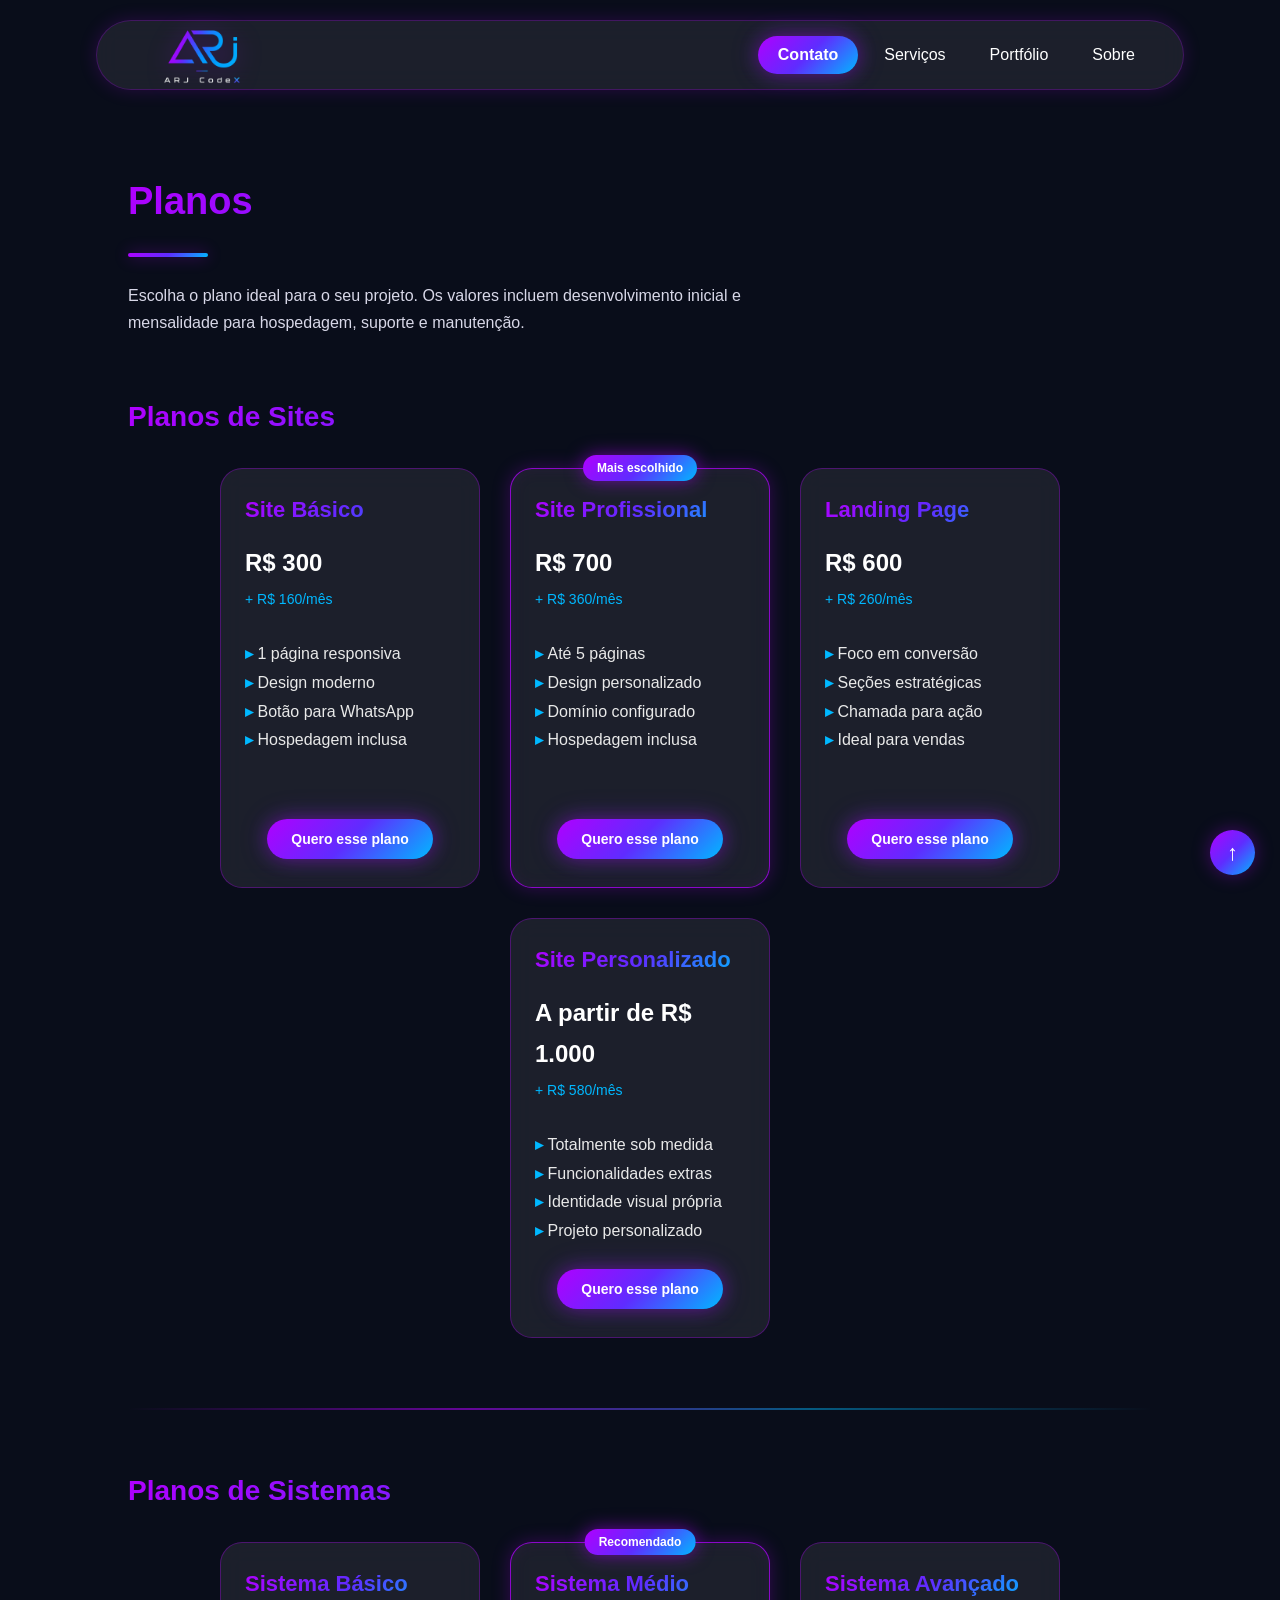
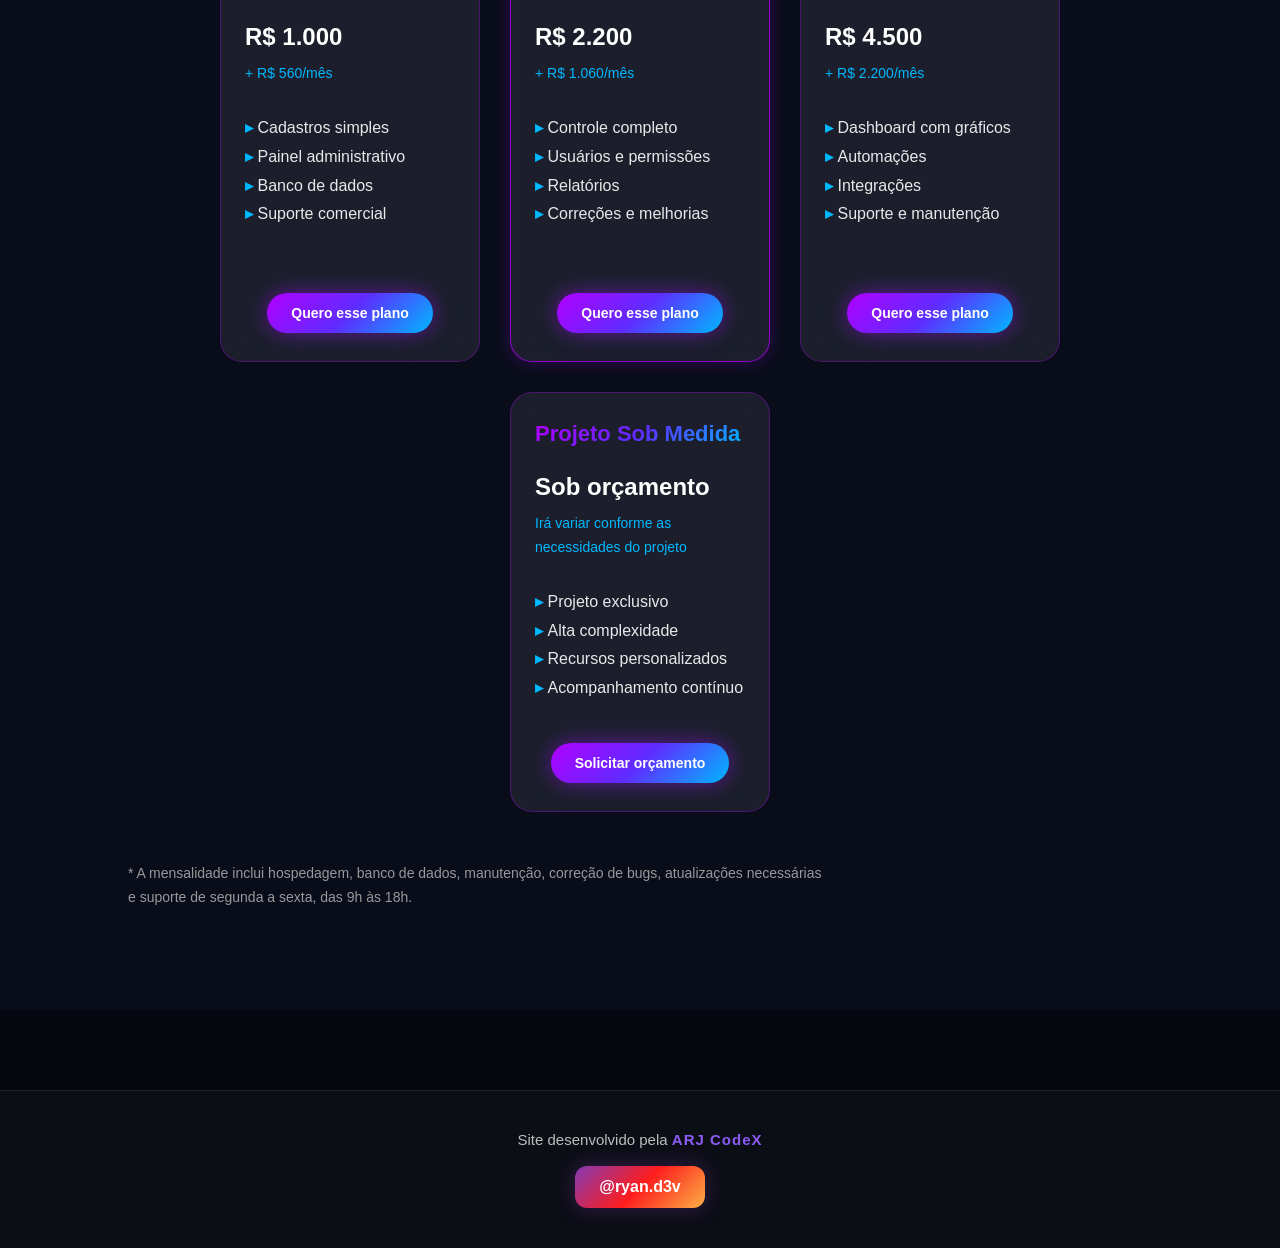
==== planos.html @ ab7a9f9f "Initial commit" ====
<!DOCTYPE html>
<html lang="pt-br">
<head>
    <meta charset="UTF-8">
    <meta name="viewport" content="width=device-width, initial-scale=1.0">
    <title>Planos | Arj CodeX</title>

    <link rel="stylesheet" href="style.css">
</head>
<body>

    <header class="header" id="topo">
        <div class="logo">
            <a href="index.html">
                <img src="img/logo-arj.png" alt="ARJ CodeX">
            </a>
        </div>

        <div class="menu-mobile-icon" onclick="toggleMenu()">
            ☰
        </div>

        <nav class="menu" id="menu">
            <a href="index.html#contato" class="btn-menu destaque">Contato</a>        
            <a href="index.html#serviços">Serviços</a>
            <a href="projetos.html">Portfólio</a>
            <a href="index.html#sobre">Sobre</a>
        </nav>
    </header>

    <main>
        <section class="section section-planos">
            <h2>Planos</h2>
            <div class="linha-destaque"></div>

            <p class="intro-planos">
                Escolha o plano ideal para o seu projeto. Os valores incluem desenvolvimento inicial e mensalidade para hospedagem, suporte e manutenção.
            </p>

            <h3 class="titulo-grupo">Planos de Sites</h3>

            <div class="planos-container">

                <div class="card-plano">
                    <h3>Site Básico</h3>

                    <p class="preco">R$ 300</p>
                    <p class="mensal">+ R$ 160/mês</p>

                    <ul class="lista-sistemas">
                        <li>1 página responsiva</li>
                        <li>Design moderno</li>
                        <li>Botão para WhatsApp</li>
                        <li>Hospedagem inclusa</li>
                    </ul>

                    <a 
                        href="https://wa.me/5522997648741?text=Olá,%20tenho%20interesse%20no%20Plano%20Site%20Básico%20da%20Arj%20CodeX.%20Valor:%20R$300%20+%20R$160/mês."
                        class="btn-contato"
                        target="_blank">
                        Quero esse plano
                    </a>
                </div>

                <div class="card-plano destaque-plano">
                    <span class="selo-plano">Mais escolhido</span>

                    <h3>Site Profissional</h3>

                    <p class="preco">R$ 700</p>
                    <p class="mensal">+ R$ 360/mês</p>

                    <ul class="lista-sistemas">
                        <li>Até 5 páginas</li>
                        <li>Design personalizado</li>
                        <li>Domínio configurado</li>
                        <li>Hospedagem inclusa</li>
                    </ul>

                    <a 
                        href="https://wa.me/5522997648741?text=Olá,%20tenho%20interesse%20no%20Plano%20Site%20Profissional%20da%20Arj%20CodeX.%20Valor:%20R$700%20+%20R$360/mês."
                        class="btn-contato"
                        target="_blank">
                        Quero esse plano
                    </a>
                </div>

                <div class="card-plano">
                    <h3>Landing Page</h3>

                    <p class="preco">R$ 600</p>
                    <p class="mensal">+ R$ 260/mês</p>

                    <ul class="lista-sistemas">
                        <li>Foco em conversão</li>
                        <li>Seções estratégicas</li>
                        <li>Chamada para ação</li>
                        <li>Ideal para vendas</li>
                    </ul>

                    <a 
                        href="https://wa.me/5522997648741?text=Olá,%20tenho%20interesse%20no%20Plano%20Landing%20Page%20da%20Arj%20CodeX.%20Valor:%20R$600%20+%20R$260/mês."
                        class="btn-contato"
                        target="_blank">
                        Quero esse plano
                    </a>
                </div>

                <div class="card-plano">
                    <h3>Site Personalizado</h3>

                    <p class="preco">A partir de R$ 1.000</p>
                    <p class="mensal">+ R$ 580/mês</p>

                    <ul class="lista-sistemas">
                        <li>Totalmente sob medida</li>
                        <li>Funcionalidades extras</li>
                        <li>Identidade visual própria</li>
                        <li>Projeto personalizado</li>
                    </ul>

                    <a 
                        href="https://wa.me/5522997648741?text=Olá,%20tenho%20interesse%20no%20Plano%20Site%20Personalizado%20da%20Arj%20CodeX.%20Valor:%20a%20partir%20de%20R$1000%20+%20R$580/mês."
                        class="btn-contato"
                        target="_blank">
                        Quero esse plano
                    </a>
                </div>

            </div>

            <div class="divisor"></div>

            <h3 class="titulo-grupo">Planos de Sistemas</h3>

            <div class="planos-container">

                <div class="card-plano">
                    <h3>Sistema Básico</h3>

                    <p class="preco">R$ 1.000</p>
                    <p class="mensal">+ R$ 560/mês</p>

                    <ul class="lista-sistemas">
                        <li>Cadastros simples</li>
                        <li>Painel administrativo</li>
                        <li>Banco de dados</li>
                        <li>Suporte comercial</li>
                    </ul>

                    <a 
                        href="https://wa.me/5522997648741?text=Olá,%20tenho%20interesse%20no%20Plano%20Sistema%20Básico%20da%20Arj%20CodeX.%20Valor:%20R$1000%20+%20R$560/mês."
                        class="btn-contato"
                        target="_blank">
                        Quero esse plano
                    </a>
                </div>

                <div class="card-plano destaque-plano">
                    <span class="selo-plano">Recomendado</span>

                    <h3>Sistema Médio</h3>

                    <p class="preco">R$ 2.200</p>
                    <p class="mensal">+ R$ 1.060/mês</p>

                    <ul class="lista-sistemas">
                        <li>Controle completo</li>
                        <li>Usuários e permissões</li>
                        <li>Relatórios</li>
                        <li>Correções e melhorias</li>
                    </ul>

                    <a 
                        href="https://wa.me/5522997648741?text=Olá,%20tenho%20interesse%20no%20Plano%20Sistema%20Médio%20da%20Arj%20CodeX.%20Valor:%20R$2200%20+%20R$1.060/mês."
                        class="btn-contato"
                        target="_blank">
                        Quero esse plano
                    </a>
                </div>

                <div class="card-plano">
                    <h3>Sistema Avançado</h3>

                    <p class="preco">R$ 4.500</p>
                    <p class="mensal">+ R$ 2.200/mês</p>

                    <ul class="lista-sistemas">
                        <li>Dashboard com gráficos</li>
                        <li>Automações</li>
                        <li>Integrações</li>
                        <li>Suporte e manutenção</li>
                    </ul>

                    <a 
                        href="https://wa.me/5522997648741?text=Olá,%20tenho%20interesse%20no%20Plano%20Sistema%20Avançado%20da%20Arj%20CodeX.%20Valor:%20R$4500%20+%20R$2.200/mês."
                        class="btn-contato"
                        target="_blank">
                        Quero esse plano
                    </a>
                </div>

                <div class="card-plano">
                    <h3>Projeto Sob Medida</h3>

                    <p class="preco">Sob orçamento</p>
                    <p class="mensal">Irá variar conforme as necessidades do projeto</p>

                    <ul class="lista-sistemas">
                        <li>Projeto exclusivo</li>
                        <li>Alta complexidade</li>
                        <li>Recursos personalizados</li>
                        <li>Acompanhamento contínuo</li>
                    </ul>

                    <a 
                        href="https://wa.me/5522997648741?text=Olá,%20tenho%20interesse%20em%20um%20Sistema%20Sob%20Medida%20da%20Arj%20CodeX.%20Gostaria%20de%20solicitar%20um%20orçamento."
                        class="btn-contato"
                        target="_blank">
                        Solicitar orçamento
                    </a>
                </div>

            </div>

            <p class="obs-planos">
                * A mensalidade inclui hospedagem, banco de dados, manutenção, correção de bugs, atualizações necessárias e suporte de segunda a sexta, das 9h às 18h.
            </p>
        </section>
        <footer class="footer">
            <p>
                Site desenvolvido pela <span>ARJ CodeX</span>
            </p>

            <a href="https://instagram.com/ryan.d3v" target="_blank" class="instagram-btn">
                @ryan.d3v
            </a>
        </footer>
    </main>

    <button class="btn-topo" onclick="window.scrollTo({top: 0, behavior: 'smooth'})">
        ↑
    </button>

    

<script src="script.js"></script>
</body>
</html>
---- style.css ----
/* =========================
   RESET / BASE
========================= */

* {
    margin: 0;
    padding: 0;
    box-sizing: border-box;
}

:root {
    --bg-principal: #05070f;
    --bg-secundario: #090d1a;
    --bg-card: rgba(255, 255, 255, 0.08);

    --azul-neon: #00b8ff;
    --azul-claro: #20d6ff;
    --roxo-neon: #8a2cff;
    --violeta: #b000ff;

    --texto-principal: #ffffff;
    --texto-secundario: #d8d8e8;

    --borda-azul: rgba(0, 184, 255, 0.35);
    --borda-roxa: rgba(176, 0, 255, 0.35);

    --sombra-roxa: rgba(176, 0, 255, 0.35);
    --sombra-roxa-forte: rgba(176, 0, 255, 0.55);

    --gradiente-logo: linear-gradient(135deg, #b000ff, #5f2cff, #00b8ff);
}

html {
    scroll-behavior: smooth;
}

body {
    font-family: Arial, sans-serif;
    background: var(--bg-principal);
    color: var(--texto-principal);
}


/* =========================
   HEADER
========================= */

.header {
    position: fixed;
    top: 20px;
    left: 50%;
    transform: translateX(-50%);

    width: 85%;
    height: 70px;

    display: flex;
    align-items: center;
    justify-content: space-between;

    padding: 0 30px;
    border-radius: 40px;

    background: rgba(255, 255, 255, 0.08);
    backdrop-filter: blur(12px);

    border: 1px solid rgba(176, 0, 255, 0.25);

    box-shadow:
        0 0 18px rgba(176, 0, 255, 0.18);

    z-index: 1000;
}

.logo {
    width: 150px;
    height: 150px;

    display: flex;
    align-items: center;
    justify-content: center;
}

.logo a {
    display: flex;
    align-items: center;
    justify-content: center;
    text-decoration: none;
}

.logo img {
    width: 100%;
    height: 100%;

    object-fit: contain;

    filter:
        drop-shadow(0 0 12px rgba(176, 0, 255, 0.28));

    transition: 0.3s ease;
}

.logo img:hover {
    transform: scale(1.05);

    filter:
        drop-shadow(0 0 22px rgba(176, 0, 255, 0.55));
}

.menu {
    display: flex;
    gap: 8px;
}

.menu a {
    color: var(--texto-principal);
    text-decoration: none;

    padding: 10px 18px;

    transition: 0.3s ease;
}

.menu a:hover {
    color: var(--azul-claro);
    text-shadow: 0 0 12px rgba(176, 0, 255, 0.45);
}

.menu-mobile-icon {
    display: none;

    font-size: 28px;
    color: var(--azul-neon);

    cursor: pointer;
    user-select: none;
}


/* =========================
   BOTÕES / DESTAQUES
========================= */

.btn-contato,
.projeto-card button,
.destaque {
    background: var(--gradiente-logo);

    color: #ffffff !important;

    font-weight: bold;
    text-decoration: none;

    border: none;
    cursor: pointer;

    box-shadow:
        0 0 18px rgba(176, 0, 255, 0.35),
        0 0 30px rgba(138, 44, 255, 0.22);

    transition: all 0.3s ease;
}

.btn-contato {
    margin-top: 25px;
    width: fit-content;

    padding: 12px 24px;
    border-radius: 30px;
}

.btn-contato:hover,
.projeto-card button:hover,
.destaque:hover {
    transform: scale(1.06);

    box-shadow:
        0 0 22px rgba(176, 0, 255, 0.55),
        0 0 40px rgba(138, 44, 255, 0.35);
}

.destaque {
    border-radius: 20px;
    padding: 10px 20px !important;
}


/* =========================
   HERO
========================= */

.hero {
    min-height: 100vh;
    position: relative;

    display: flex;
    align-items: center;
    justify-content: center;

    background-image: url("img/arj-fundo.png");
    background-size: cover;
    background-position: center;

    overflow: hidden;
}

.overlay {
    position: absolute;
    inset: 0;

    background:
        radial-gradient(circle at center, rgba(176, 0, 255, 0.18), transparent 35%),
        rgba(0, 0, 0, 0.75);

    backdrop-filter: blur(4px);
}

.hero-card {
    position: relative;
    z-index: 2;

    width: 420px;
    min-height: 250px;

    padding: 35px;
    border-radius: 18px;

    background: rgba(255, 255, 255, 0.12);
    backdrop-filter: blur(18px);

    border: 1px solid rgba(176, 0, 255, 0.35);

    box-shadow:
        0 0 25px rgba(176, 0, 255, 0.25);

    text-align: center;
}

.hero-card h1 {
    margin-bottom: 15px;

    background: var(--gradiente-logo);
    -webkit-background-clip: text;
    -webkit-text-fill-color: transparent;
}

.hero-card p {
    line-height: 1.6;
    color: #e9e9e9;
}

.btn-descer {
    position: absolute;
    bottom: 40px;
    z-index: 2;

    color: var(--azul-neon);
    text-decoration: none;

    font-size: 42px;

    text-shadow:
        0 0 15px rgba(176, 0, 255, 0.7);

    animation: flutuar 1.3s infinite alternate;
}


/* =========================
   SEÇÕES GERAIS
========================= */

.section {
    min-height: 100vh;

    padding: 120px 10%;

    background: var(--bg-secundario);

    display: flex;
    flex-direction: column;
    justify-content: center;
}

.section:nth-child(even) {
    background: var(--bg-principal);
}

.section h2,
.sobre-texto h2,
.titulo-grupo,
.projeto-card h3,
.card-plano h3,
.detalhe-info h2 {
    background: var(--gradiente-logo);
    -webkit-background-clip: text;
    -webkit-text-fill-color: transparent;
}

.section h2 {
    font-size: 38px;
    margin-bottom: 20px;
}

.section p {
    max-width: 700px;

    line-height: 1.7;
    color: var(--texto-secundario);
}

.linha-destaque {
    width: 80px;
    height: 4px;

    background: var(--gradiente-logo);

    margin: 10px 0 25px 0;
    border-radius: 10px;

    box-shadow:
        0 0 15px rgba(176, 0, 255, 0.45);
}


/* =========================
   SOBRE
========================= */

.container-sobre {
    display: flex;
    align-items: center;
    justify-content: space-between;

    gap: 50px;
    flex-wrap: wrap;
}

.sobre-texto {
    flex: 1;
    min-width: 300px;
}

.sobre-texto h2 {
    font-size: 38px;
}

.sobre-texto p {
    margin-bottom: 18px;

    line-height: 1.8;
    color: var(--texto-secundario);

    text-align: left;
}

.sobre-visual {
    flex: 1;
    min-width: 250px;

    display: flex;
    justify-content: center;
}

.box-visual {
    width: 260px;
    height: 120px;

    border-radius: 20px;

    background: rgba(0, 0, 0, 0.4);

    border: 1px solid rgba(176, 0, 255, 0.4);

    backdrop-filter: blur(12px);

    display: flex;
    align-items: center;
    justify-content: center;

    gap: 40px;

    box-shadow:
        0 0 20px rgba(176, 0, 255, 0.22);
}

.box-visual span {
    color: var(--azul-neon);

    font-weight: bold;
    letter-spacing: 1px;
}


/* =========================
   SERVIÇOS NA INDEX
========================= */

.cards-planos {
    display: flex;

    gap: 20px;
    margin-top: 30px;

    flex-wrap: wrap;
}

.plano {
    flex: 1;
    min-width: 230px;

    padding: 25px;
    border-radius: 15px;

    background: var(--bg-card);

    border: 1px solid rgba(176, 0, 255, 0.25);

    transition: 0.3s ease;
}

.plano:hover {
    transform: translateY(-8px);

    box-shadow:
        0 0 22px rgba(176, 0, 255, 0.28);
}

.plano h3 {
    color: var(--azul-neon);
    margin-bottom: 10px;
}


/* =========================
   LISTAS
========================= */

.lista-sistemas {
    margin-top: 15px;

    list-style: none;

    color: #e9e9e9;
    line-height: 1.8;
}

.lista-sistemas li::before {
    content: "▸ ";

    color: var(--azul-neon);
    font-weight: bold;
}


/* =========================
   PLANOS
========================= */

.section-planos {
    justify-content: flex-start;

    padding-top: 180px;
    padding-bottom: 100px;
}

.intro-planos {
    max-width: 850px;

    margin-bottom: 20px;

    color: var(--texto-secundario);
}

.titulo-grupo {
    margin-top: 45px;

    font-size: 28px;
}

.planos-container {
    width: 100%;

    display: flex;
    justify-content: center;
    align-items: stretch;

    gap: 30px;
    margin-top: 35px;

    flex-wrap: wrap;
}

.card-plano {
    position: relative;

    width: 260px;
    min-height: 420px;

    padding: 28px 24px;
    border-radius: 22px;

    background: var(--bg-card);

    border: 1px solid rgba(176, 0, 255, 0.32);

    backdrop-filter: blur(12px);

    display: flex;
    flex-direction: column;
    justify-content: space-between;

    transition: all 0.35s ease;
}

.card-plano h3 {
    margin-bottom: 12px;

    font-size: 22px;
}

.preco {
    margin-top: 8px;

    color: #ffffff !important;

    font-size: 24px;
    font-weight: bold;
}

.mensal {
    margin-top: 4px;
    margin-bottom: 10px;

    color: var(--azul-neon) !important;

    font-size: 14px;
}

.card-plano .lista-sistemas {
    margin-top: 18px;
    margin-bottom: 20px;
}

.card-plano .btn-contato {
    align-self: center;

    margin-top: auto;

    text-align: center;
    font-size: 14px;
}

.destaque-plano {
    border: 1px solid rgba(176, 0, 255, 0.75);

    box-shadow:
        0 0 18px rgba(176, 0, 255, 0.25),
        inset 0 0 18px rgba(176, 0, 255, 0.05);
}

.selo-plano {
    position: absolute;
    top: -14px;
    left: 50%;
    transform: translateX(-50%);

    padding: 6px 14px;
    border-radius: 20px;

    background: var(--gradiente-logo);

    color: #ffffff;

    font-size: 12px;
    font-weight: bold;
    white-space: nowrap;

    box-shadow:
        0 0 18px rgba(176, 0, 255, 0.55);
}

.card-plano:hover {
    transform: translateY(-10px) scale(1.03);

    box-shadow:
        0 0 25px rgba(176, 0, 255, 0.28),
        0 0 70px rgba(138, 44, 255, 0.18);
}

.planos-container:hover .card-plano {
    opacity: 0.4;
    filter: blur(2px);
}

.planos-container .card-plano:hover {
    opacity: 1;
    filter: blur(0);
}

.divisor {
    width: 100%;
    height: 2px;

    margin: 70px 0 20px 0;

    background: linear-gradient(
        90deg,
        transparent,
        rgba(176, 0, 255, 0.55),
        rgba(0, 184, 255, 0.45),
        transparent
    );
}

.obs-planos {
    margin-top: 50px;

    max-width: 900px;

    color: #999999 !important;

    font-size: 14px;
}


/* =========================
   PORTFÓLIO
========================= */

.portfolio-section {
    padding-top: 180px;
    justify-content: flex-start;
}

.portfolio-intro {
    max-width: 850px;
    margin-bottom: 50px;
}

.portfolio-grid {
    display: flex;
    justify-content: center;

    gap: 35px;

    flex-wrap: wrap;
}

.projeto-card {
    position: relative;

    width: 300px;
    min-height: 440px;

    padding: 22px;
    border-radius: 26px;

    background: var(--bg-card);

    border: 1px solid rgba(176, 0, 255, 0.28);

    backdrop-filter: blur(14px);

    display: flex;
    flex-direction: column;
    justify-content: space-between;

    transition: all 0.35s ease;
}

.projeto-card:hover {
    transform: translateY(-12px);

    box-shadow:
        0 0 25px rgba(176, 0, 255, 0.32),
        0 0 70px rgba(138, 44, 255, 0.16);
}

.projeto-img {
    width: 100%;
    height: 160px;

    border-radius: 20px;

    overflow: hidden;

    margin-bottom: 20px;

    background: rgba(0, 184, 255, 0.08);

    border: 1px solid rgba(176, 0, 255, 0.25);
}

.projeto-img img {
    width: 100%;
    height: 100%;

    object-fit: cover;
}

.projeto-placeholder {
    display: flex;
    align-items: center;
    justify-content: center;

    color: var(--azul-neon);
    font-weight: bold;
}

.projeto-card h3 {
    font-size: 23px;
    margin-bottom: 12px;
}

.projeto-card p {
    margin-bottom: 22px;

    color: var(--texto-secundario);

    font-size: 14px;
    line-height: 1.6;
}

.projeto-card button {
    width: fit-content;

    align-self: center;

    padding: 11px 28px;
    border-radius: 30px;
}

.tag-novidade {
    position: absolute;
    top: -15px;
    right: 22px;

    padding: 7px 16px;
    border-radius: 20px;

    background: var(--gradiente-logo);

    color: #ffffff;

    font-size: 12px;
    font-weight: bold;

    transform: rotate(-8deg);

    box-shadow:
        0 0 18px rgba(176, 0, 255, 0.7);
}


/* =========================
   DETALHE DO PROJETO
========================= */

.portfolio-detalhe {
    display: none;

    min-height: 100vh;

    padding: 160px 8% 80px;

    background:
        radial-gradient(circle at center, rgba(176, 0, 255, 0.14), transparent 35%),
        var(--bg-principal);

    flex-direction: column;
    align-items: center;
    justify-content: center;
}

.portfolio-detalhe.ativo {
    display: flex;
}

.btn-voltar-portfolio {
    align-self: flex-start;

    margin-bottom: 40px;

    background: transparent;
    border: none;

    color: var(--azul-neon);

    font-size: 16px;
    font-weight: bold;

    cursor: pointer;

    transition: 0.3s;
}

.btn-voltar-portfolio:hover {
    transform: translateX(-8px);

    color: var(--azul-claro);
    text-shadow: 0 0 14px rgba(176, 0, 255, 0.55);
}

.detalhe-info {
    width: 100%;
    max-width: 850px;

    margin: 0 auto 45px auto;

    text-align: center;
}

.detalhe-info h2 {
    margin-bottom: 14px;

    font-size: 42px;
    line-height: 1.1;

    text-shadow:
        0 0 18px rgba(176, 0, 255, 0.25);
}

.detalhe-info p {
    max-width: 720px;

    margin: 0 auto;

    color: var(--texto-secundario);

    font-size: 17px;
    line-height: 1.7;
}


/* =========================
   CARROSSEL
========================= */

.carousel-container {
    width: 100%;
    max-width: 1150px;

    display: flex;
    align-items: center;
    justify-content: center;

    gap: 25px;
}

.carousel-projetos {
    width: 100%;
    min-height: 580px;

    position: relative;

    display: flex;
    align-items: center;
    justify-content: center;
}

.carousel-card {
    position: absolute;

    width: 700px;
    height: 500px;

    padding: 30px;

    border-radius: 36px;

    overflow: hidden;

    background: rgba(255, 255, 255, 0.08);

    border: 1px solid rgba(176, 0, 255, 0.30);

    backdrop-filter: blur(18px);

    transition: all 0.5s ease;

    opacity: 0;

    display: flex;
    align-items: center;
    justify-content: center;
}

.carousel-card.ativo {
    opacity: 1;

    transform: translateX(0) scale(1);

    filter: blur(0);

    z-index: 3;

    box-shadow:
        0 0 28px rgba(176, 0, 255, 0.32),
        0 0 80px rgba(138, 44, 255, 0.18);
}

.carousel-card.esquerda {
    opacity: 0.35;

    transform: translateX(-260px) scale(0.82);

    filter: blur(3px);

    z-index: 2;
}

.carousel-card.direita {
    opacity: 0.35;

    transform: translateX(260px) scale(0.82);

    filter: blur(3px);

    z-index: 2;
}

.carousel-card img,
.carousel-placeholder {
    width: 100%;
    height: 100%;

    border-radius: 24px;

    object-fit: contain;
    object-position: center;

    display: block;

    background: rgba(0, 184, 255, 0.06);

    border: 1px solid rgba(176, 0, 255, 0.22);
}

.carousel-placeholder {
    display: flex;
    align-items: center;
    justify-content: center;

    color: var(--azul-neon);

    font-weight: bold;
    text-align: center;
}

.carousel-info h3 {
    margin-bottom: 12px;

    color: var(--azul-neon);

    font-size: 25px;
}

.carousel-info p {
    color: var(--texto-secundario);

    font-size: 14px;
    line-height: 1.6;
}

.carousel-info ul {
    display: flex;
    flex-wrap: wrap;

    gap: 8px;

    list-style: none;

    margin-top: 18px;
}

.carousel-info li {
    padding: 6px 12px;
    border-radius: 18px;

    background: rgba(176, 0, 255, 0.12);

    color: var(--azul-neon);

    font-size: 12px;
    font-weight: bold;
}


/* =========================
   SETAS DO CARROSSEL
========================= */

.seta-carousel {
    width: 58px;
    height: 58px;

    min-width: 58px;
    min-height: 58px;

    border-radius: 50%;

    display: flex;
    align-items: center;
    justify-content: center;

    background: rgba(0, 0, 0, 0.75);

    border: 1px solid rgba(176, 0, 255, 0.45);

    color: var(--azul-neon);

    font-size: 26px;
    font-weight: bold;
    line-height: 1;

    cursor: pointer;

    backdrop-filter: blur(10px);

    box-shadow:
        0 0 16px rgba(176, 0, 255, 0.25);

    transition: all 0.3s ease;
}

.seta-carousel:hover {
    transform: scale(1.08);

    background: rgba(176, 0, 255, 0.12);

    box-shadow:
        0 0 20px rgba(176, 0, 255, 0.45);
}

.btn-projeto {
    margin-top: 35px;
}


/* =========================
   BOTÃO VOLTAR AO TOPO
========================= */

.btn-topo {
    position: fixed;

    right: 25px;
    bottom: 25px;

    width: 45px;
    height: 45px;

    border-radius: 50%;
    border: none;

    background: var(--gradiente-logo);

    color: #ffffff;

    font-size: 22px;
    font-weight: bold;

    cursor: pointer;

    z-index: 1000;

    box-shadow:
        0 0 18px rgba(176, 0, 255, 0.35);
}


/* =========================
   ANIMAÇÕES
========================= */

.animar {
    opacity: 0;

    transform: translateY(40px);

    transition: all 0.8s ease;
}

.animar.ativo {
    opacity: 1;

    transform: translateY(0);
}

@keyframes flutuar {
    from {
        transform: translateY(0);
    }

    to {
        transform: translateY(12px);
    }
}


/* =========================
   RESPONSIVO MOBILE
========================= */

@media (max-width: 768px) {

    /* HEADER */

    .header {
        width: 92%;
        height: 62px;

        padding: 0 20px;

        flex-direction: row;
        align-items: center;
    }

    .logo {
        width: 120px;
        height: 120px;

        font-size: 14px;
    }

    .menu-mobile-icon {
        display: block;

        font-size: 28px;
        color: var(--azul-neon);

        cursor: pointer;
    }

    .menu {
        position: absolute;

        top: 78px;
        left: 50%;
        transform: translateX(-50%);

        width: 92%;

        display: none;
        flex-direction: column;
        align-items: center;

        gap: 12px;

        padding: 22px;
        border-radius: 22px;

        background: rgba(8, 8, 8, 0.94);

        border: 1px solid rgba(176, 0, 255, 0.35);

        backdrop-filter: blur(15px);

        box-shadow:
            0 0 18px rgba(176, 0, 255, 0.25),
            0 0 40px rgba(138, 44, 255, 0.12);
    }

    .menu.ativo {
        display: flex;
    }

    .menu a {
        position: relative;

        color: var(--texto-principal);
        text-decoration: none;

        padding: 10px 18px;

        transition: 0.3s ease;
    }

    .menu a::after {
        content: "";

        position: absolute;

        left: 50%;
        bottom: -6px;

        width: 0%;
        height: 2px;

        transform: translateX(-50%);

        border-radius: 20px;

        background: var(--gradiente-logo);

        transition: 0.3s ease;

        box-shadow:
            0 0 12px rgba(176, 0, 255, 0.45);
    }

    .menu a:hover::after {
        width: 70%;
    }

    .menu a:last-child {
        border-bottom: none;
    }

    .menu .destaque {
        width: fit-content;

        padding: 10px 26px !important;

        border-bottom: none;
    }


    /* GERAL */

    .section {
        padding: 110px 7%;
    }

    .section h2 {
        font-size: 32px;
    }


    /* HERO */

    .hero-card {
        width: 88%;
        padding: 28px;
    }


    /* SOBRE */

    .container-sobre {
        flex-direction: column;
        text-align: center;
    }

    .sobre-texto p {
        text-align: center;
    }

    .linha-destaque {
        margin-left: auto;
        margin-right: auto;
    }


    /* SERVIÇOS */

    .cards-planos {
        flex-direction: column;
    }


    /* PLANOS */

    .section-planos {
        padding-top: 140px;
    }

    .planos-container {
        flex-direction: column;
        align-items: center;
    }

    .card-plano {
        width: 90%;
        max-width: 330px;
    }


    /* PORTFÓLIO */

    .portfolio-section {
        padding-top: 140px;
        padding-left: 6%;
        padding-right: 6%;
    }

    .portfolio-grid {
        gap: 25px;
    }

    .projeto-card {
        width: 100%;
        max-width: 330px;
    }

    .projeto-img {
        height: 160px;
    }

    .projeto-img img {
        object-fit: contain;
        padding: 8px;
    }


    /* DETALHE DO PROJETO */

    .portfolio-detalhe {
        padding: 120px 0 70px;

        overflow: hidden;
    }

    .detalhe-info {
        width: 100%;
        max-width: 340px;

        margin: 0 auto 35px auto;
        padding: 0 20px;

        text-align: center;
    }

    .detalhe-info h2 {
        font-size: 28px;
        line-height: 1.2;
    }

    .detalhe-info p {
        max-width: 320px;

        margin: 0 auto;

        font-size: 15px;
        line-height: 1.5;
    }


    /* CARROSSEL */

    .carousel-container {
        position: relative;

        width: 100%;

        justify-content: center;

        padding-bottom: 90px;
    }

    .carousel-projetos {
        width: 100%;
        min-height: 500px;
    }

    #carouselFotos .carousel-card,
    .carousel-card {
        width: 88%;
        max-width: 340px;

        height: 420px;
        min-height: 420px;

        padding: 12px;
    }

    #carouselFotos .carousel-card img,
    .carousel-card img {
        width: 100%;
        height: 100%;

        object-fit: contain;
        object-position: center;

        border-radius: 22px;

        background: #050505;
    }

    .carousel-card.esquerda,
    .carousel-card.direita {
        opacity: 0;

        pointer-events: none;
    }


    /* SETAS */

    .seta-carousel {
        position: absolute;

        bottom: 10px;

        width: 52px;
        height: 52px;

        min-width: 52px;
        min-height: 52px;

        border-radius: 50%;

        color: var(--azul-neon);

        font-size: 22px;
    }

    .seta-carousel:first-child {
        left: 34%;
    }

    .seta-carousel:last-child {
        right: 34%;
    }


    /* BOTÃO */

    .btn-projeto {
        margin-top: 20px;
    }
}

/* ===== FOOTER ===== */

.footer {
    margin-top: 80px;
    padding: 40px 20px;
    text-align: center;

    background: rgba(255, 255, 255, 0.03);
    border-top: 1px solid rgba(255, 255, 255, 0.08);

    backdrop-filter: blur(10px);
}

.footer p {
    color: #bdbdbd;
    font-size: 15px;
    margin-bottom: 18px;
}

.footer span {
    color: #8b5cf6;
    font-weight: 700;
    letter-spacing: 1px;
}

/* BOTÃO INSTAGRAM */

.instagram-btn {
    display: inline-block;

    padding: 12px 24px;
    border-radius: 12px;

    background: linear-gradient(135deg, #833ab4, #fd1d1d, #fcb045);

    color: white;
    text-decoration: none;
    font-weight: 600;

    transition: 0.3s ease;
    box-shadow: 0 0 20px rgba(131, 58, 180, 0.35);
}

.instagram-btn:hover {
    transform: translateY(-3px) scale(1.03);

    box-shadow: 0 0 30px rgba(131, 58, 180, 0.55);
}
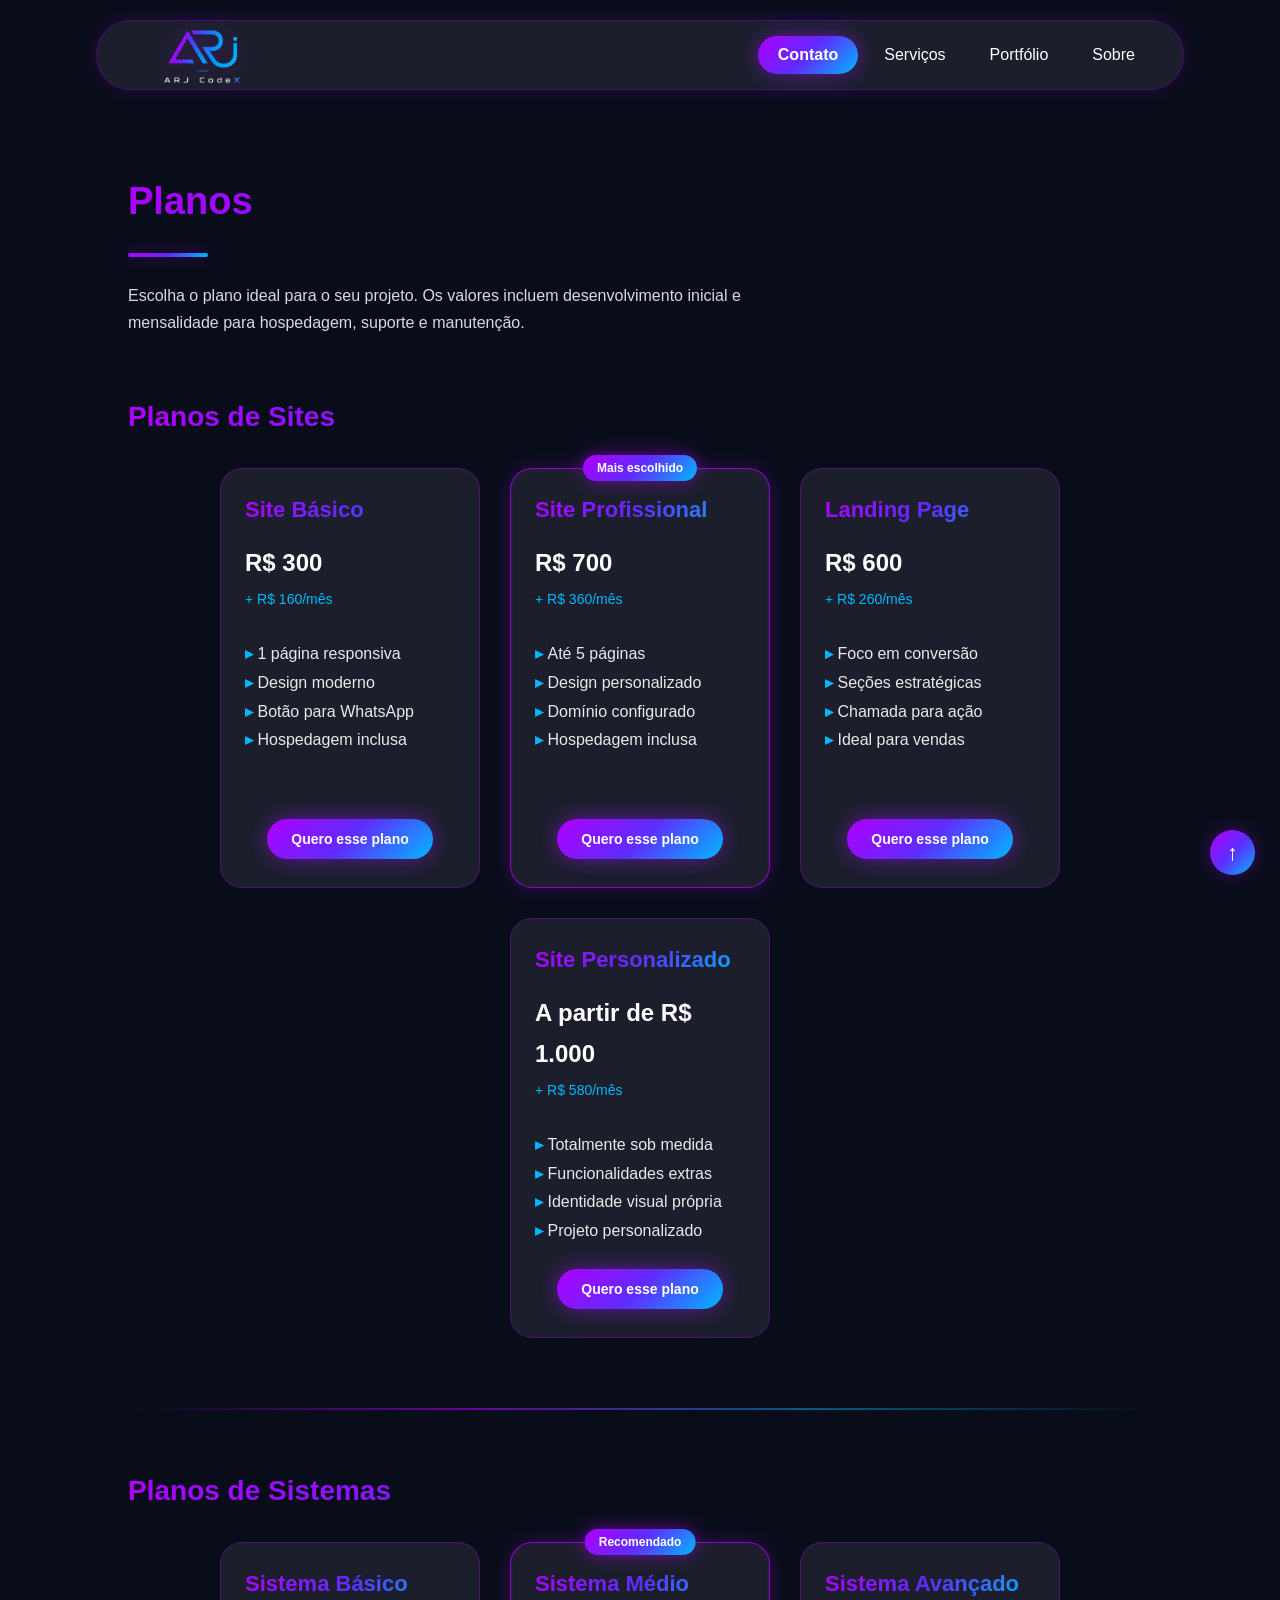
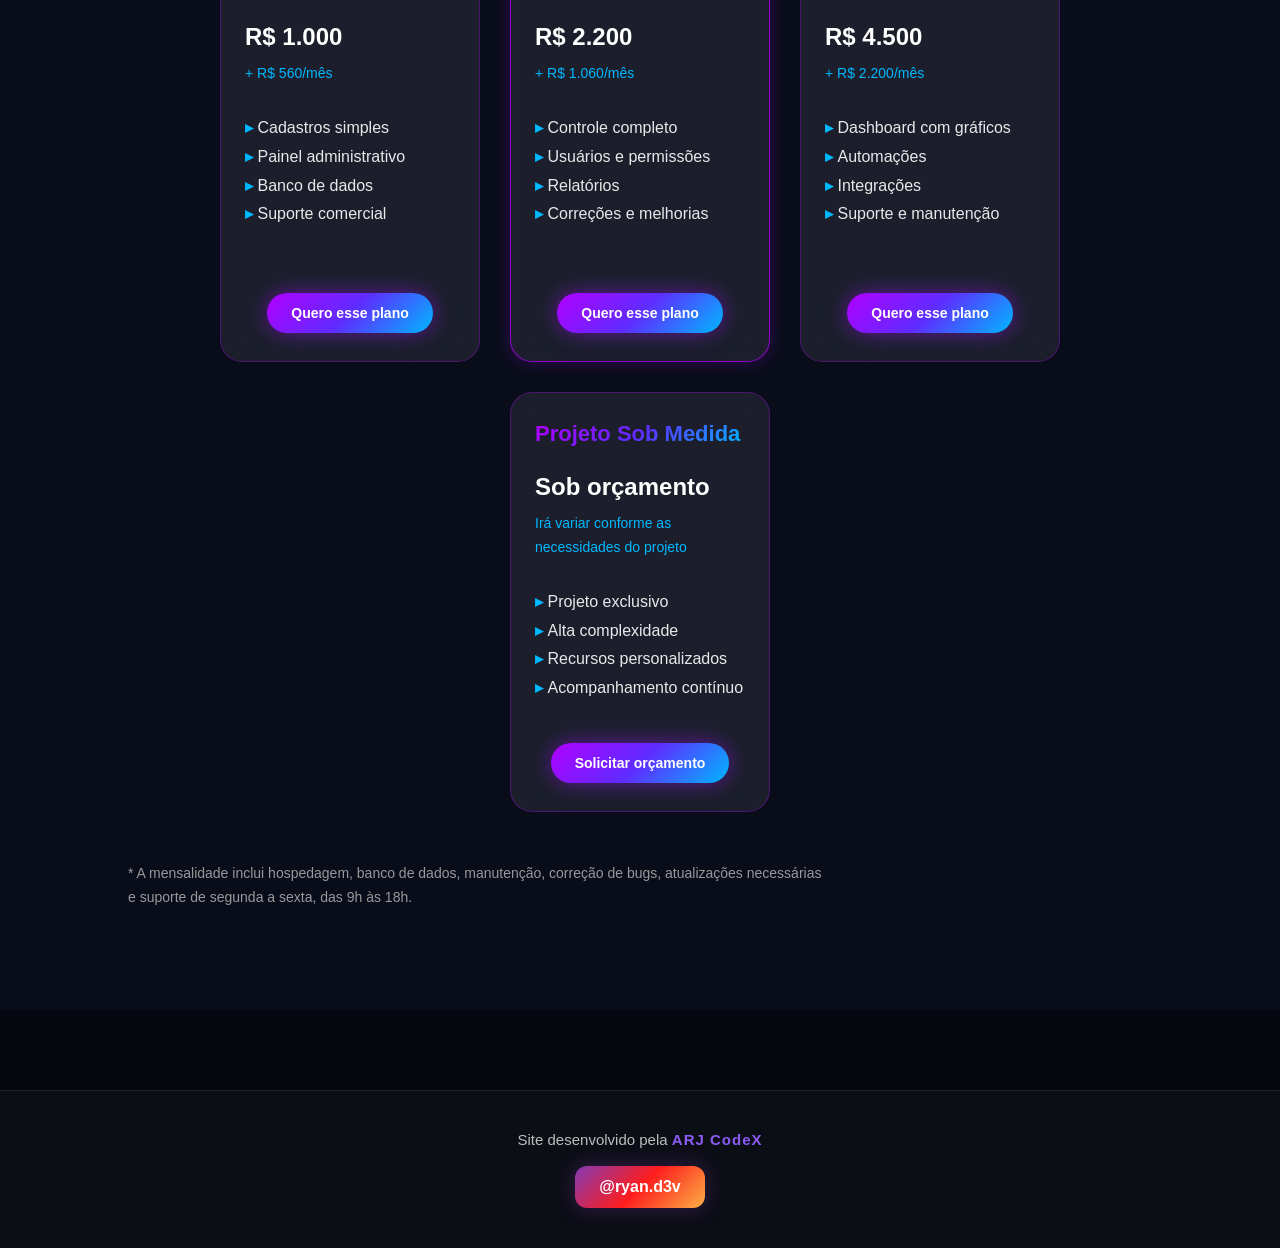
==== commit 6f46aa8d: "favicon" ====
--- a/planos.html
+++ b/planos.html
@@ -3,6 +3,7 @@
 <head>
     <meta charset="UTF-8">
     <meta name="viewport" content="width=device-width, initial-scale=1.0">
+    <link rel="icon" type="image/png" href="img/favicon.png">
     <title>Planos | Arj CodeX</title>
 
     <link rel="stylesheet" href="style.css">
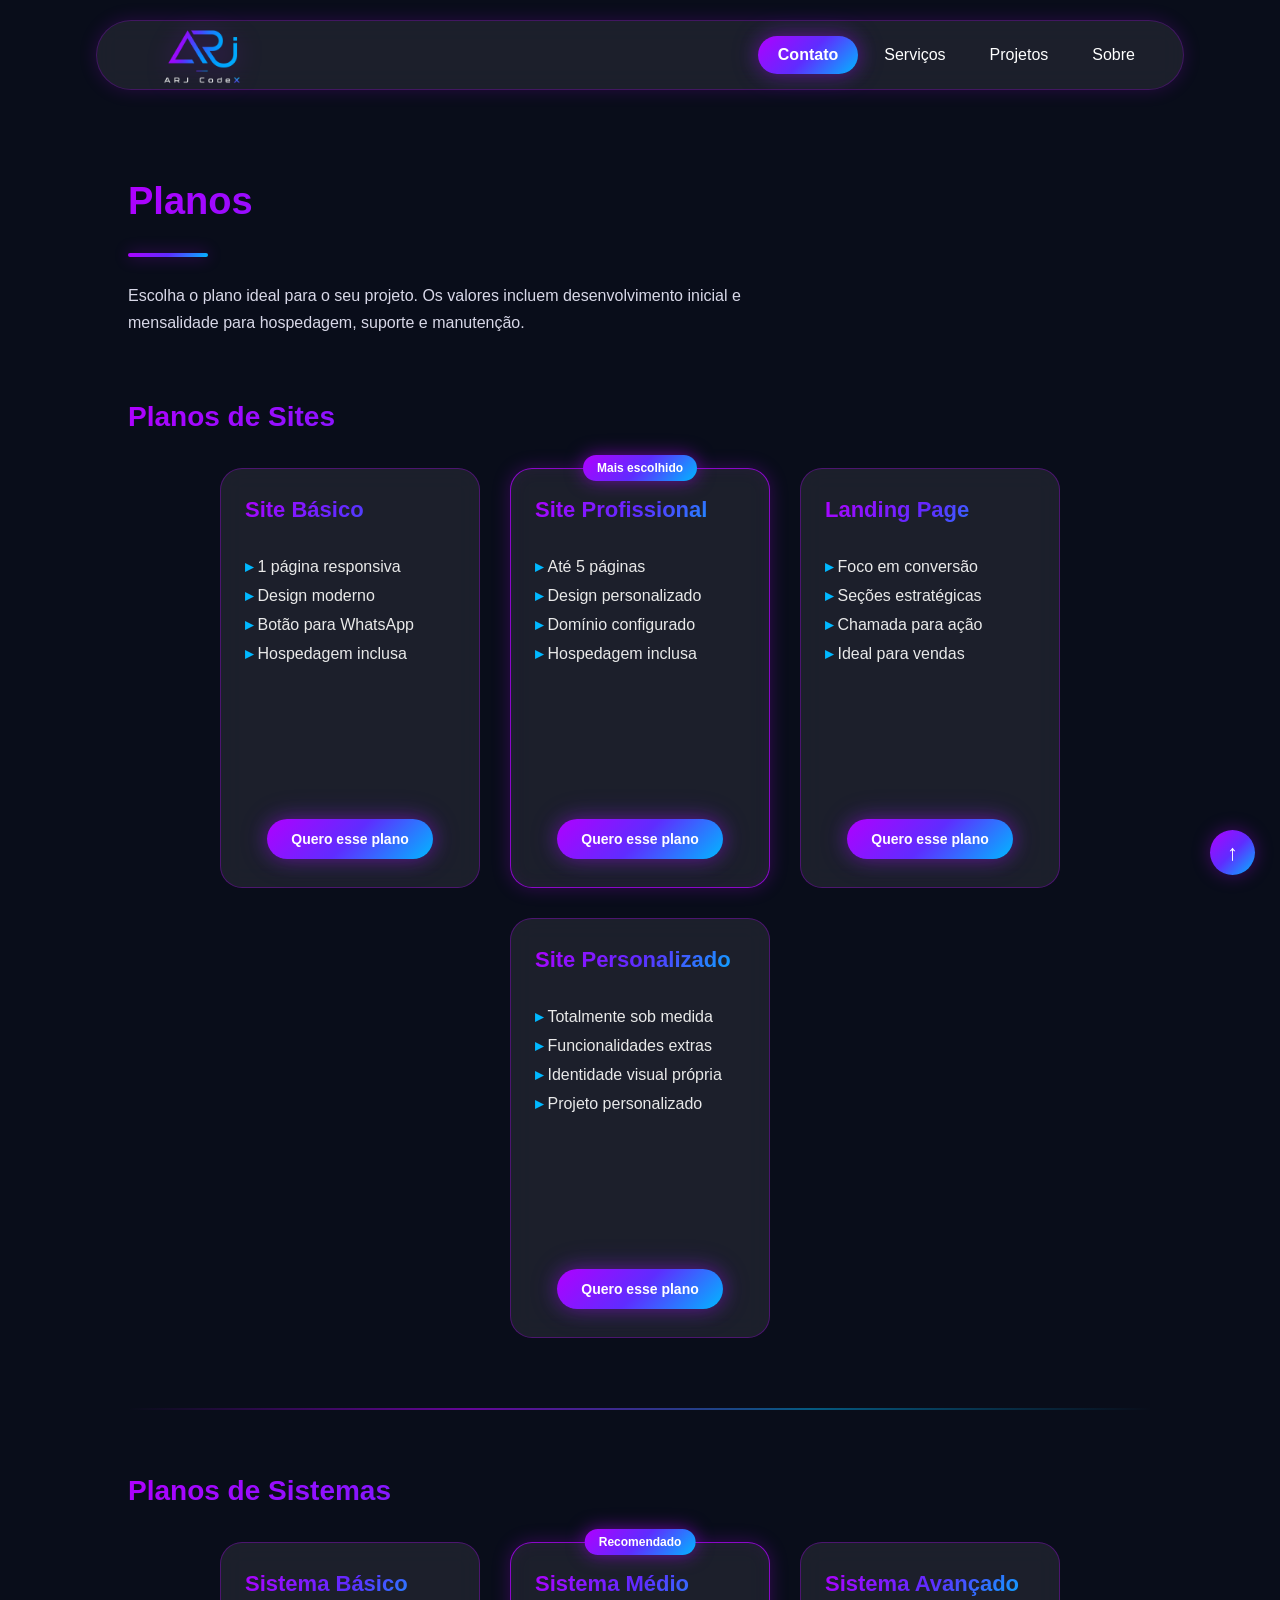
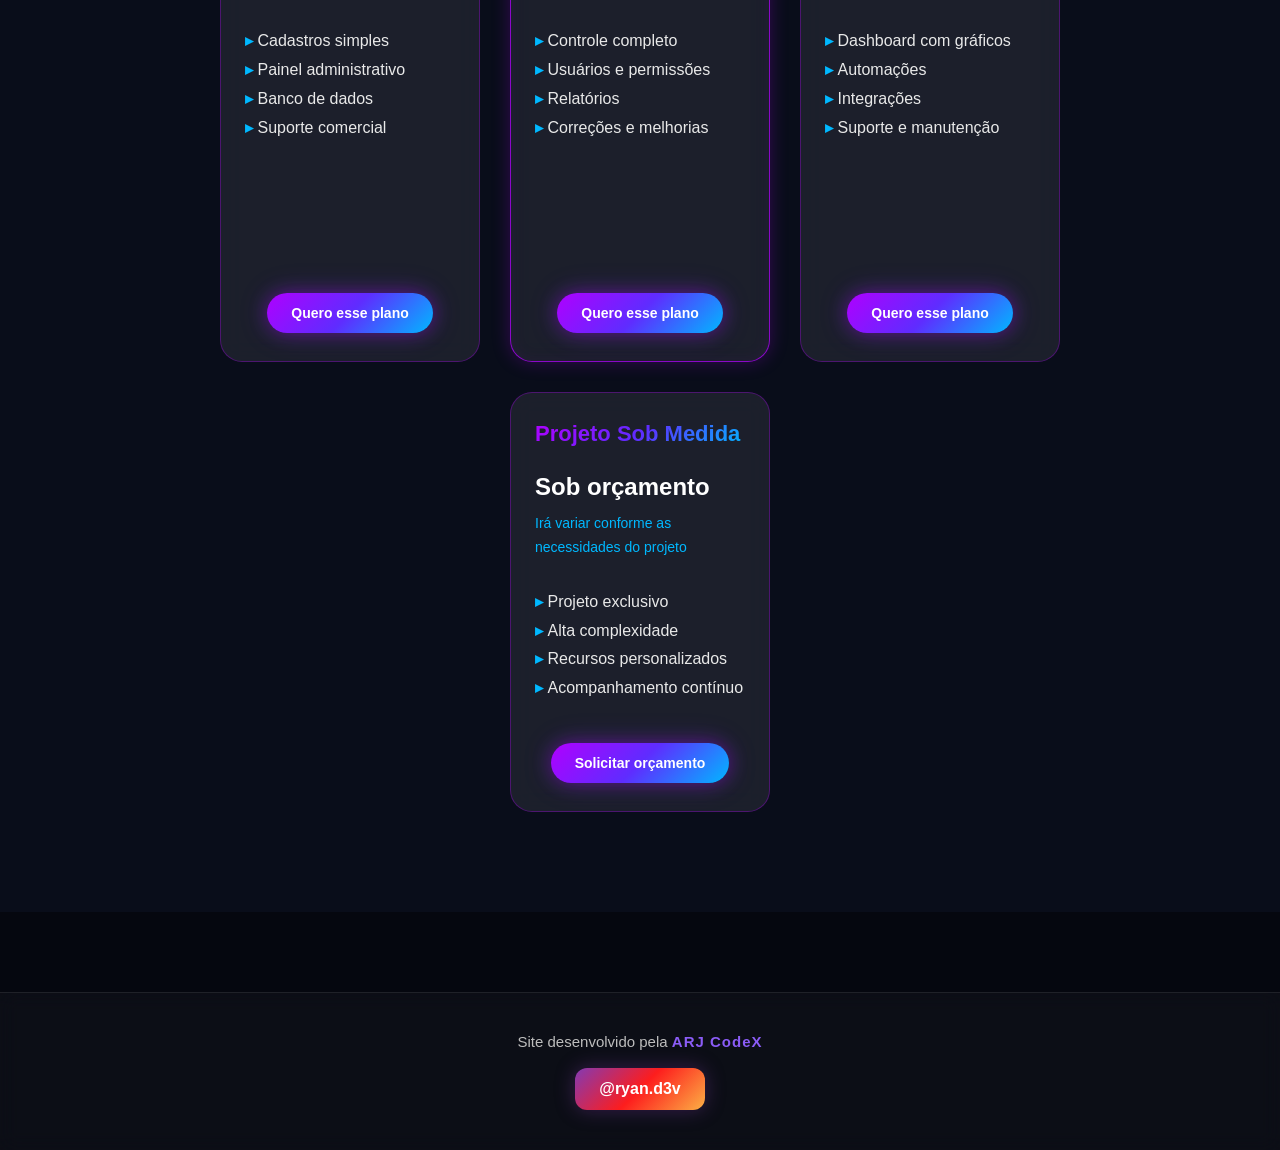
==== commit 7373f9e0: "versão_001" ====
--- a/planos.html
+++ b/planos.html
@@ -24,7 +24,7 @@
         <nav class="menu" id="menu">
             <a href="index.html#contato" class="btn-menu destaque">Contato</a>        
             <a href="index.html#serviços">Serviços</a>
-            <a href="projetos.html">Portfólio</a>
+            <a href="projetos.html">Projetos</a>
             <a href="index.html#sobre">Sobre</a>
         </nav>
     </header>
@@ -45,9 +45,6 @@
                 <div class="card-plano">
                     <h3>Site Básico</h3>
 
-                    <p class="preco">R$ 300</p>
-                    <p class="mensal">+ R$ 160/mês</p>
-
                     <ul class="lista-sistemas">
                         <li>1 página responsiva</li>
                         <li>Design moderno</li>
@@ -56,7 +53,7 @@
                     </ul>
 
                     <a 
-                        href="https://wa.me/5522997648741?text=Olá,%20tenho%20interesse%20no%20Plano%20Site%20Básico%20da%20Arj%20CodeX.%20Valor:%20R$300%20+%20R$160/mês."
+                        href="https://wa.me/5522997648741?text=Olá,%20tenho%20interesse%20em%20fazer %20um%20orçamento%20para%20o%20Plano%20Site%20Básico%20da%20Arj%20CodeX."
                         class="btn-contato"
                         target="_blank">
                         Quero esse plano
@@ -67,9 +64,6 @@
                     <span class="selo-plano">Mais escolhido</span>
 
                     <h3>Site Profissional</h3>
-
-                    <p class="preco">R$ 700</p>
-                    <p class="mensal">+ R$ 360/mês</p>
 
                     <ul class="lista-sistemas">
                         <li>Até 5 páginas</li>
@@ -79,7 +73,7 @@
                     </ul>
 
                     <a 
-                        href="https://wa.me/5522997648741?text=Olá,%20tenho%20interesse%20no%20Plano%20Site%20Profissional%20da%20Arj%20CodeX.%20Valor:%20R$700%20+%20R$360/mês."
+                        href="https://wa.me/5522997648741?text=Olá,%20tenho%20interesse%20em%20fazer%20um%20orçamento%20para%20o%20Plano%20Site%20Profissional%20da%20Arj%20CodeX."
                         class="btn-contato"
                         target="_blank">
                         Quero esse plano
@@ -88,9 +82,6 @@
 
                 <div class="card-plano">
                     <h3>Landing Page</h3>
-
-                    <p class="preco">R$ 600</p>
-                    <p class="mensal">+ R$ 260/mês</p>
 
                     <ul class="lista-sistemas">
                         <li>Foco em conversão</li>
@@ -100,7 +91,7 @@
                     </ul>
 
                     <a 
-                        href="https://wa.me/5522997648741?text=Olá,%20tenho%20interesse%20no%20Plano%20Landing%20Page%20da%20Arj%20CodeX.%20Valor:%20R$600%20+%20R$260/mês."
+                        href="https://wa.me/5522997648741?text=Olá,%20tenho%20interesse%20em%20fazer%20um%20orçamento%20para%20o%20Plano%20Landing%20Page%20da%20Arj%20CodeX."
                         class="btn-contato"
                         target="_blank">
                         Quero esse plano
@@ -109,9 +100,6 @@
 
                 <div class="card-plano">
                     <h3>Site Personalizado</h3>
-
-                    <p class="preco">A partir de R$ 1.000</p>
-                    <p class="mensal">+ R$ 580/mês</p>
 
                     <ul class="lista-sistemas">
                         <li>Totalmente sob medida</li>
@@ -121,7 +109,7 @@
                     </ul>
 
                     <a 
-                        href="https://wa.me/5522997648741?text=Olá,%20tenho%20interesse%20no%20Plano%20Site%20Personalizado%20da%20Arj%20CodeX.%20Valor:%20a%20partir%20de%20R$1000%20+%20R$580/mês."
+                        href="https://wa.me/5522997648741?text=Olá,%20tenho%20interesse%20em%20fazer%20um%20orçamento%20para%20o%20Plano%20Site%20Personalizado%20da%20Arj%20CodeX."
                         class="btn-contato"
                         target="_blank">
                         Quero esse plano
@@ -138,9 +126,6 @@
 
                 <div class="card-plano">
                     <h3>Sistema Básico</h3>
-
-                    <p class="preco">R$ 1.000</p>
-                    <p class="mensal">+ R$ 560/mês</p>
 
                     <ul class="lista-sistemas">
                         <li>Cadastros simples</li>
@@ -150,7 +135,7 @@
                     </ul>
 
                     <a 
-                        href="https://wa.me/5522997648741?text=Olá,%20tenho%20interesse%20no%20Plano%20Sistema%20Básico%20da%20Arj%20CodeX.%20Valor:%20R$1000%20+%20R$560/mês."
+                        href="https://wa.me/5522997648741?text=Olá,%20tenho%20interesse%20em%20fazer%20um%20orçamento%20para%20o%20Plano%20Sistema%20Básico%20da%20Arj%20CodeX."
                         class="btn-contato"
                         target="_blank">
                         Quero esse plano
@@ -161,9 +146,6 @@
                     <span class="selo-plano">Recomendado</span>
 
                     <h3>Sistema Médio</h3>
-
-                    <p class="preco">R$ 2.200</p>
-                    <p class="mensal">+ R$ 1.060/mês</p>
 
                     <ul class="lista-sistemas">
                         <li>Controle completo</li>
@@ -173,7 +155,7 @@
                     </ul>
 
                     <a 
-                        href="https://wa.me/5522997648741?text=Olá,%20tenho%20interesse%20no%20Plano%20Sistema%20Médio%20da%20Arj%20CodeX.%20Valor:%20R$2200%20+%20R$1.060/mês."
+                        href="https://wa.me/5522997648741?text=Olá,%20tenho%20interesse%20em%20fazer%20um%20orçamento%20para%20o%20Plano%20Sistema%20Médio%20da%20Arj%20CodeX."
                         class="btn-contato"
                         target="_blank">
                         Quero esse plano
@@ -182,9 +164,6 @@
 
                 <div class="card-plano">
                     <h3>Sistema Avançado</h3>
-
-                    <p class="preco">R$ 4.500</p>
-                    <p class="mensal">+ R$ 2.200/mês</p>
 
                     <ul class="lista-sistemas">
                         <li>Dashboard com gráficos</li>
@@ -194,7 +173,7 @@
                     </ul>
 
                     <a 
-                        href="https://wa.me/5522997648741?text=Olá,%20tenho%20interesse%20no%20Plano%20Sistema%20Avançado%20da%20Arj%20CodeX.%20Valor:%20R$4500%20+%20R$2.200/mês."
+                        href="https://wa.me/5522997648741?text=Olá,%20tenho%20interesse%20em%20fazer%20um%20orçamento%20para%20o%20Plano%20Sistema%20Avançado%20da%20Arj%20CodeX."
                         class="btn-contato"
                         target="_blank">
                         Quero esse plano
@@ -223,10 +202,7 @@
                 </div>
 
             </div>
-
-            <p class="obs-planos">
-                * A mensalidade inclui hospedagem, banco de dados, manutenção, correção de bugs, atualizações necessárias e suporte de segunda a sexta, das 9h às 18h.
-            </p>
+            
         </section>
         <footer class="footer">
             <p>
